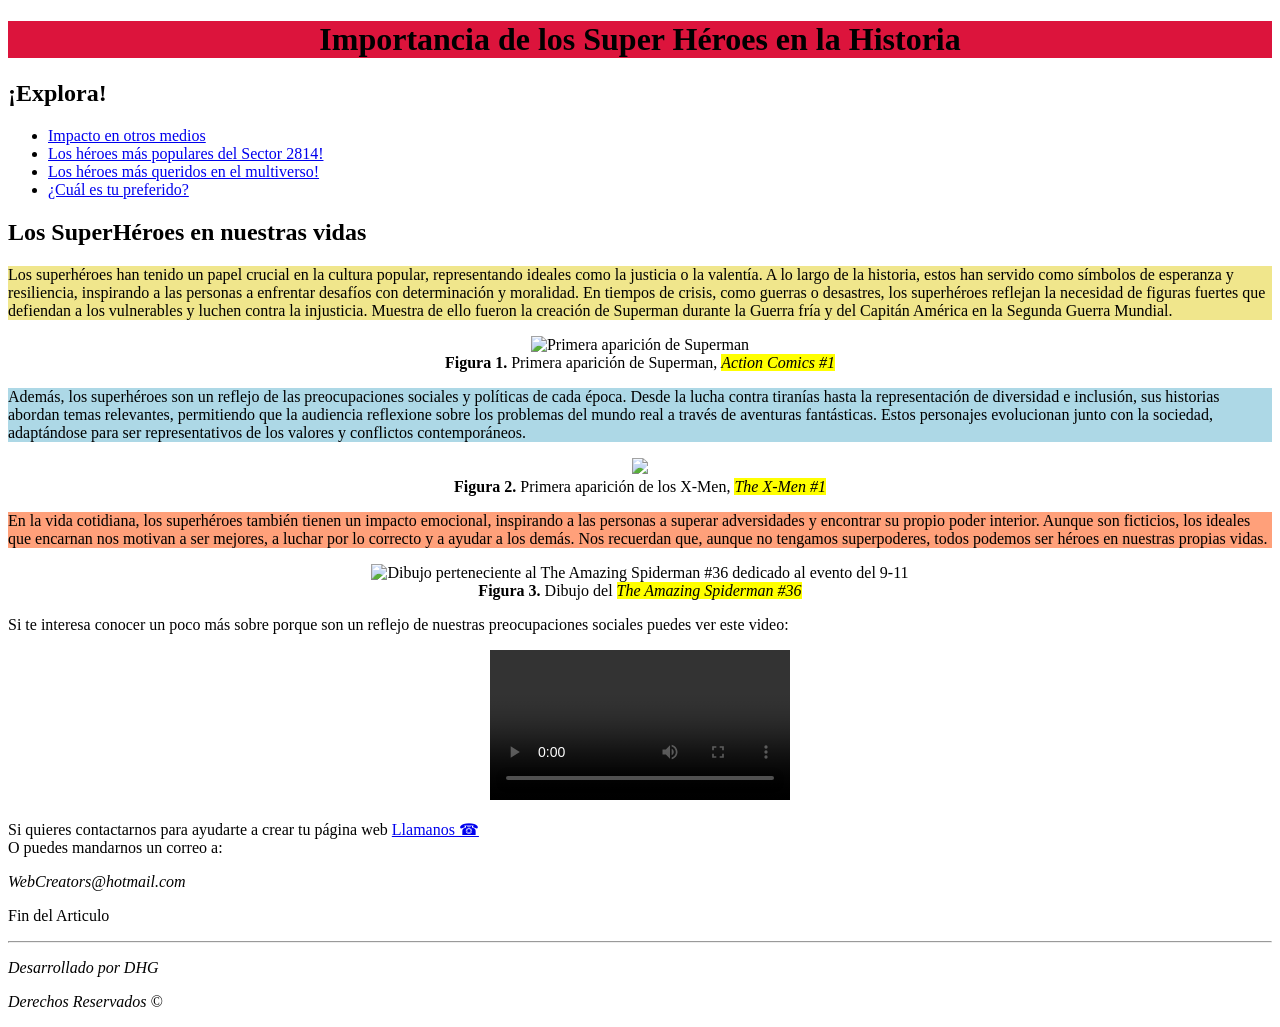
==== index.html @ 665535e4 "Primer commit" ====
<!DOCTYPE html>
<html lang="es">
<head>
    <meta charset="UTF-8">
    <meta name="viewport" content="width=device-width, initial-scale=1.0">
    <title>Title</title>
    <link rel="icon" href="https://w7.pngwing.com/pngs/870/61/png-transparent-comics-comic-book-others-comics-comic-book-logo-thumbnail.png" type="image/png">

    <meta name="keywords" content="Superheroés, historia, importancia, superman, x-men">
    <meta name="description" content="En este sitio encontraras la importancia y el valor que han tenido los superhéroes en nuestra sociedad a lo largo de estos años, desde su creación hasta la actualidad.">
    <meta name ="author" content="DHG">
    <meta charset="UTF-8">

    <style>
        .info1{
            background-color: khaki;
        }
    </style>
    
    <style>
        .info2{
            background-color: lightblue;
        }
    </style>
    
    <style>
        .info3{
            background-color: lightsalmon;
        }
    </style>

    <center>
        <h1 style="background-color: crimson;">Importancia de los Super Héroes en la Historia</h1>
    </center>
</head>

<body>
    <script src="apps.js" defer></script> 
    <p hidden>Este parrafo no se vera en la página web, solo es de prueba!</p>
    <header>
        <h2>¡Explora!</h2>
        <nav>
            <ul>
                <li><a href="pagina2.html">Impacto en otros medios</a></li>
                <li><a href="pagina3.html">Los héroes más populares del Sector 2814!</a></li>
                <li><a href="pagina4.html">Los héroes más queridos en el multiverso!</a></li>
                <li><a href="pagina5.html">¿Cuál es tu preferido?</a></li>
            </ul>
        </nav>
    </header>


    <main>
        <article>
            <header>
                <h2>Los SuperHéroes en nuestras vidas</h2>
            </header>
            <!--Aqui va todo lo de la página 1-->
                <p class="info1">Los superhéroes han tenido un papel crucial en la cultura popular, representando ideales como la justicia o la valentía. A lo largo de la historia, estos han servido como símbolos de esperanza y resiliencia, inspirando a las personas a enfrentar desafíos con determinación y moralidad. En tiempos de crisis, como guerras o desastres, los superhéroes reflejan la necesidad de figuras fuertes que defiendan a los vulnerables y luchen contra la injusticia. Muestra de ello fueron la creación de Superman durante la Guerra fría y del Capitán América en la Segunda Guerra Mundial.</p>
    <center>
        <figure>
            <img src="https://scontent.fntr5-1.fna.fbcdn.net/v/t1.6435-9/94101999_106573934373630_7332901740108316672_n.jpg?_nc_cat=110&ccb=1-7&_nc_sid=127cfc&_nc_eui2=AeHwRu8be3OYrd5hGYvf58keHyPtY6azAbQfI-1jprMBtIdc8r5EGZpByLJxvjHYElbhC0ltL10UNr1e1abkVNCn&_nc_ohc=wW3ovGJeMcAQ7kNvgHp6D3X&_nc_ht=scontent.fntr5-1.fna&oh=00_AYBMa3A2Z_4PKwou97AuMkw4Z7QSUfNOpHe6V4P_A4SwPw&oe=66E4EF4C" alt="Primera aparición de Superman" height="300"> <figcaption><b>Figura 1.</b> Primera aparición de Superman, <mark><i>Action Comics #1</i></mark></figcaption>
        </figure>
    </center>

    <p class="info2">Además, los superhéroes son un reflejo de las preocupaciones sociales y políticas de cada época. Desde la lucha contra tiranías hasta la representación de diversidad e inclusión, sus historias abordan temas relevantes, permitiendo que la audiencia reflexione sobre los problemas del mundo real a través de aventuras fantásticas. Estos personajes evolucionan junto con la sociedad, adaptándose para ser representativos de los valores y conflictos contemporáneos.</p>

    <center>
        <figure>
            <img src="https://blogger.googleusercontent.com/img/b/R29vZ2xl/AVvXsEidhgV7U8B6sRVX-MntK3Y1cJHJlMghv4vXb7IYZ53mtF232CdrIHJiY_AJqouRqkZJ8JZnBU8Z-A3jmM7YP-QakTGkGow6Ezc-3Ji8vgYGcmswYXw-jFJp1oIbfCq8MN6JxhmVX2J2NbY/s1600/Beast_Jack_kirby.jpg" height="300"><figcaption><b>Figura 2.</b> Primera aparición de los X-Men, <mark><i>The X-Men #1</i></mark></figcaption>
        </figure>
    </center>

    <p class="info3">En la vida cotidiana, los superhéroes también tienen un impacto emocional, inspirando a las personas a superar adversidades y encontrar su propio poder interior. Aunque son ficticios, los ideales que encarnan nos motivan a ser mejores, a luchar por lo correcto y a ayudar a los demás. Nos recuerdan que, aunque no tengamos superpoderes, todos podemos ser héroes en nuestras propias vidas.</p>

    <center>
        <figure>
            <img src="https://i.pinimg.com/originals/0c/bc/05/0cbc05d9d582948e50440d67b8e08dbf.jpg"    alt="Dibujo perteneciente al The Amazing Spiderman #36 dedicado al evento del 9-11" height="300"> <figcaption><b>Figura 3.</b> Dibujo del <mark><i>The Amazing Spiderman #36</i></mark></figcaption>
        </figure>   
    </center>

        </article>

    <p>Si te interesa conocer un poco más sobre porque son un reflejo de nuestras preocupaciones sociales puedes ver este video: </p>
    <center>
        <video controls src="videoplayback.mp4">LA EDAD DE ORO: Del Heroísmo a la Propaganda Patriótica</video>
</center>    
    </main>

<aside>
    <p>Si quieres contactarnos para ayudarte a crear tu página web <a href="tel +8110354587">Llamanos &phone;</a> <br>O puedes mandarnos un correo a: <address>WebCreators@hotmail.com</address></p>
</aside>

    <footer>
        <p>Fin del Articulo</p>
        <hr>
        <address>
            <p>Desarrollado por DHG</p>
            <p>Derechos Reservados &copy;</p>
        </address>
    </footer>

</body>

</html>
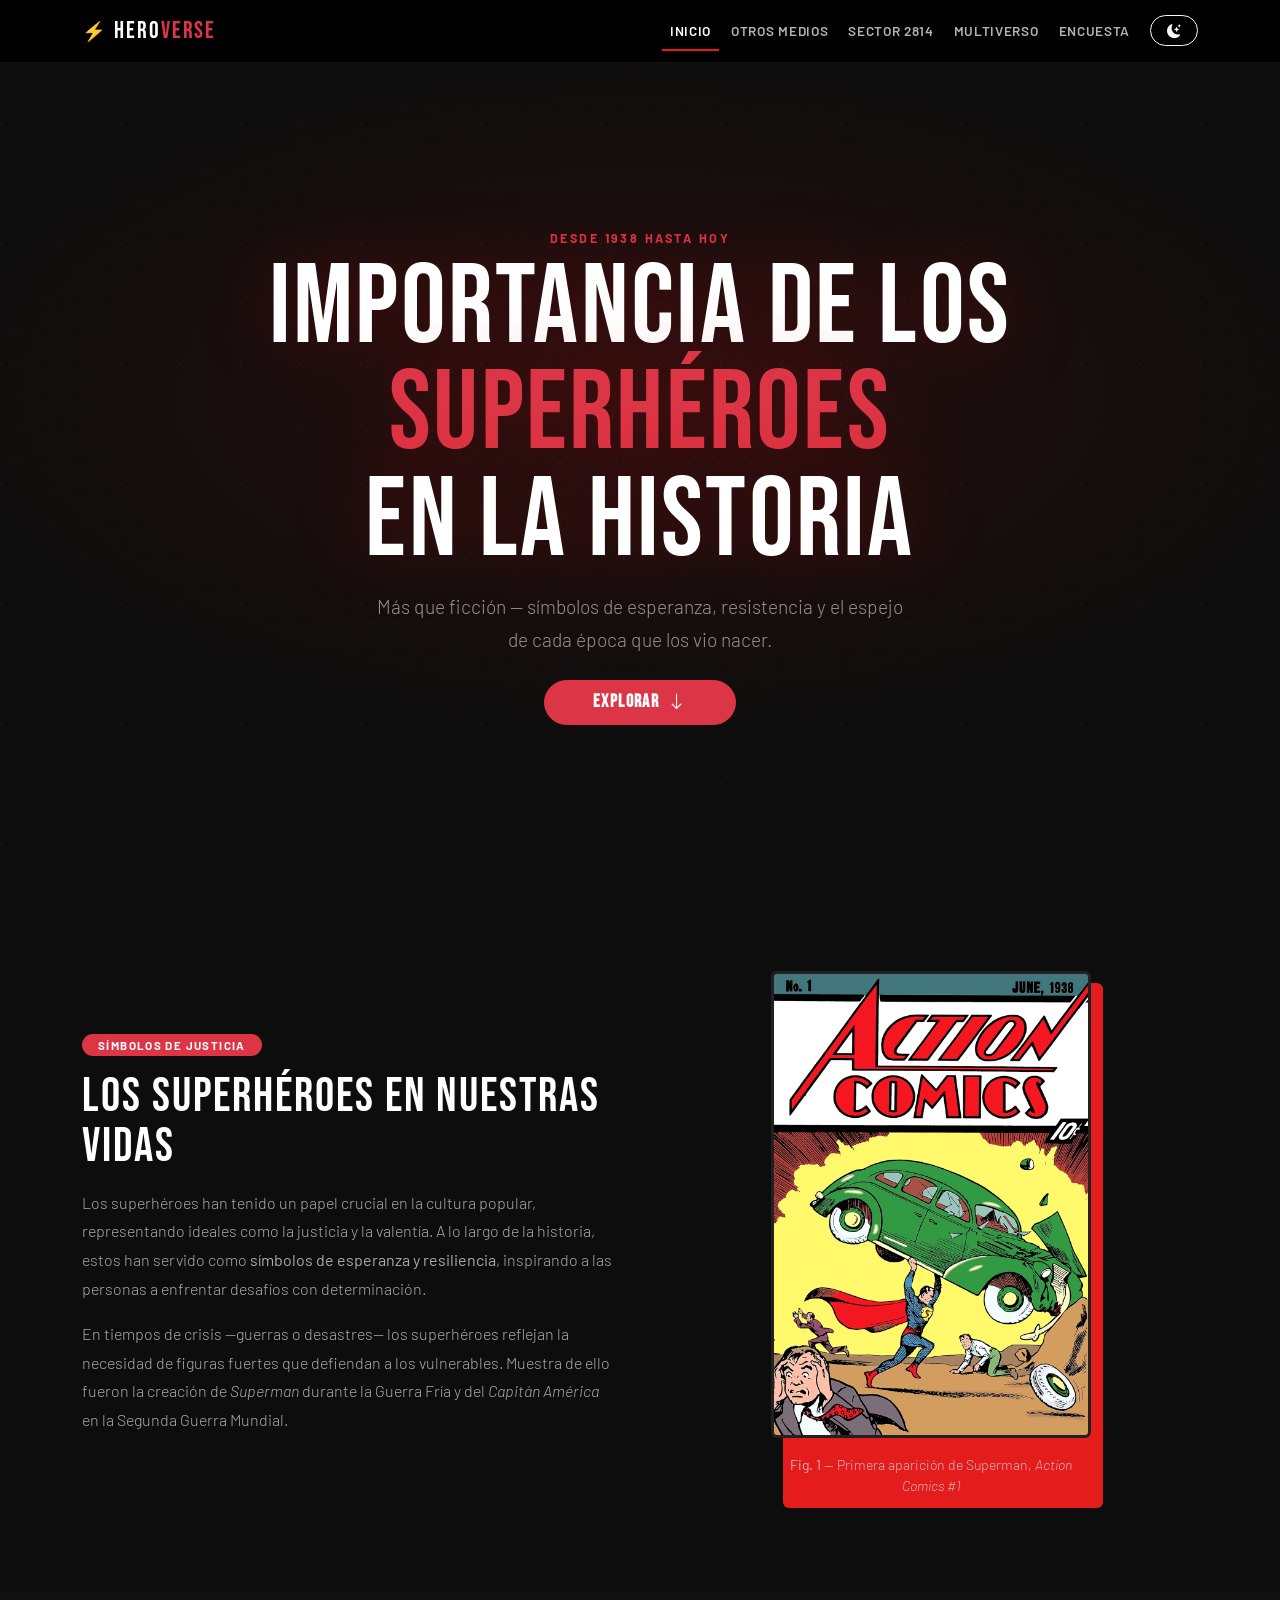
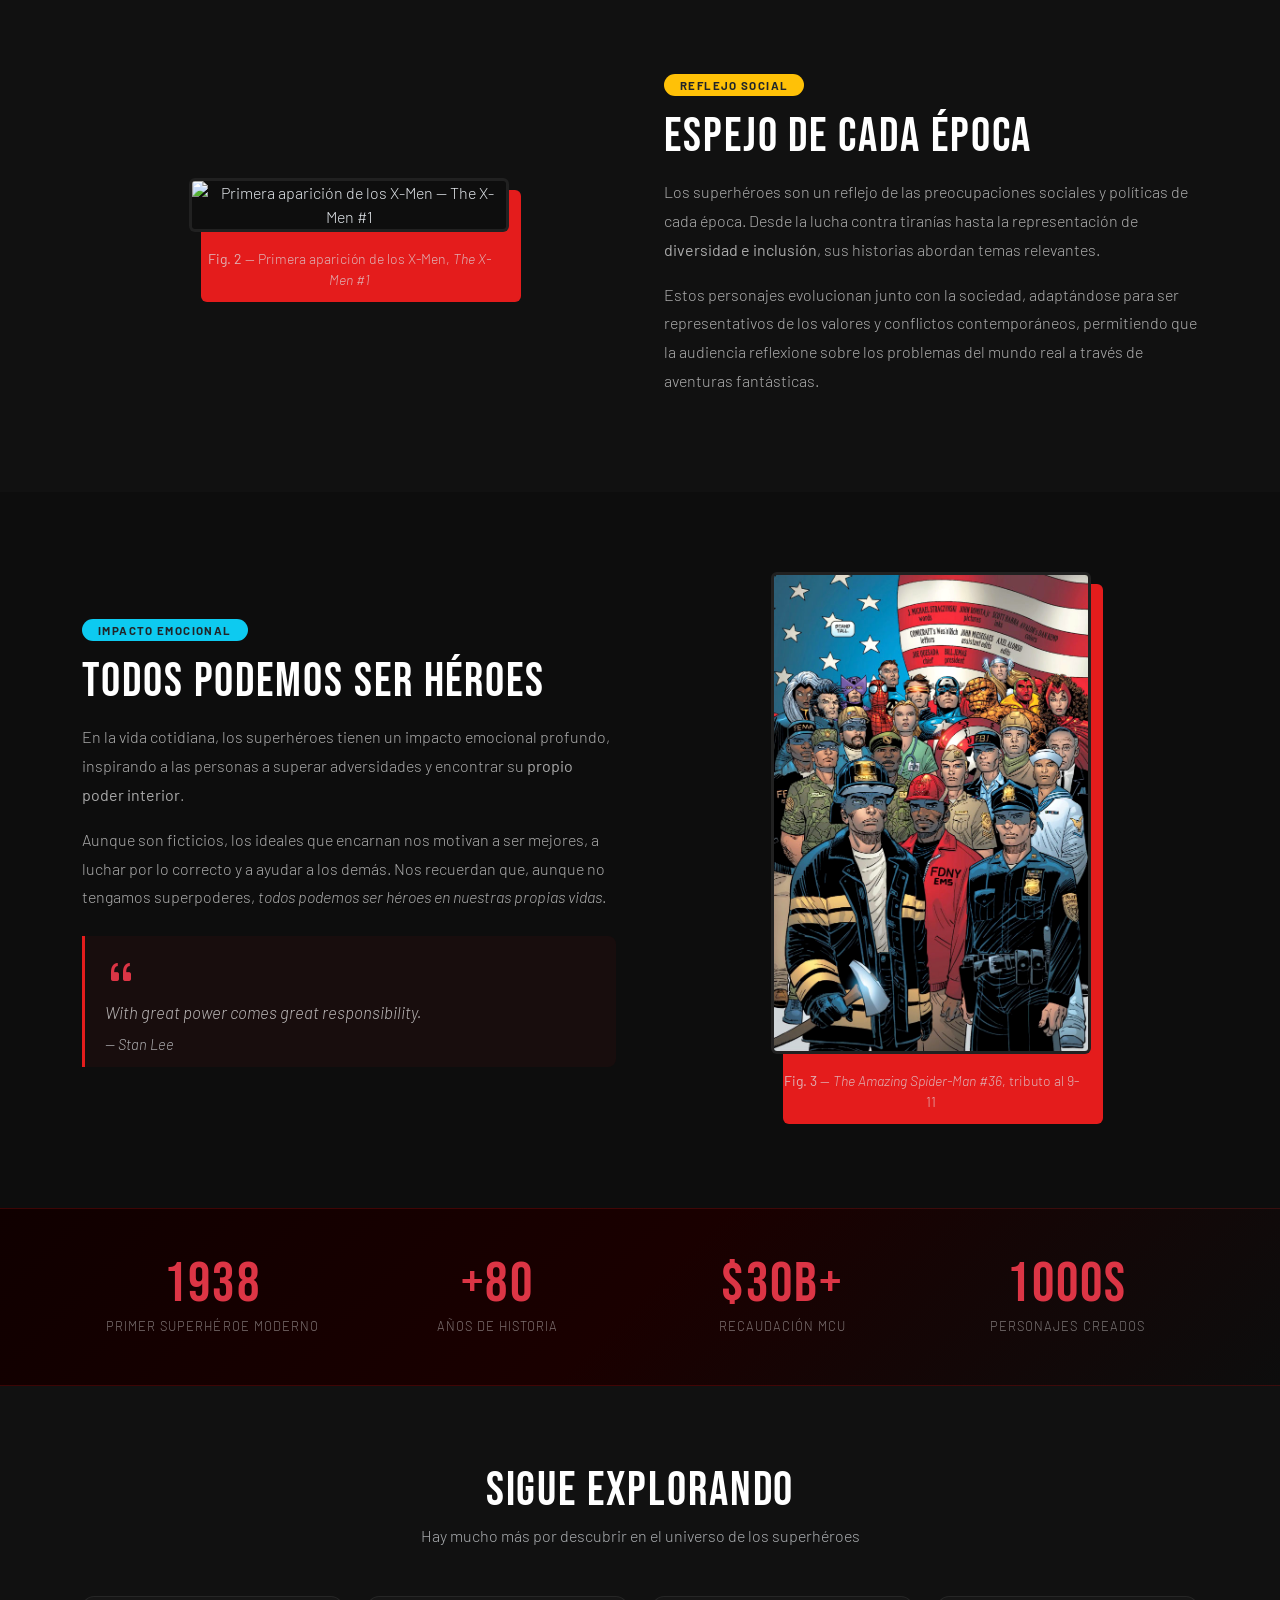
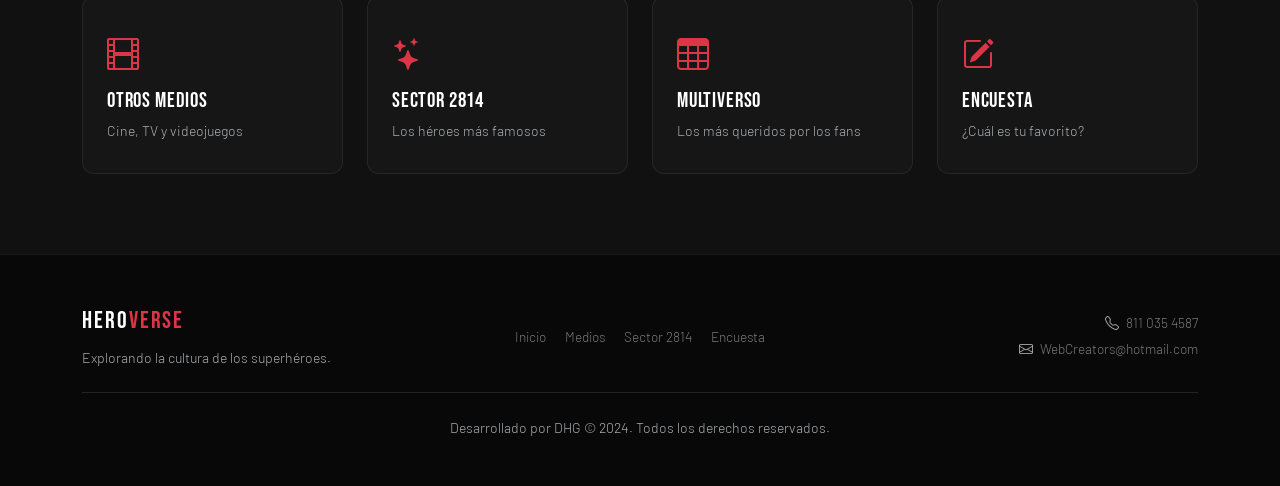
==== commit 29cdb619: "Primer commit" ====
--- a/index.html
+++ b/index.html
@@ -1,105 +1,288 @@
 <!DOCTYPE html>
-<html lang="es">
+<html lang="es" data-bs-theme="dark">
 <head>
-    <meta charset="UTF-8">
-    <meta name="viewport" content="width=device-width, initial-scale=1.0">
-    <title>Title</title>
-    <link rel="icon" href="https://w7.pngwing.com/pngs/870/61/png-transparent-comics-comic-book-others-comics-comic-book-logo-thumbnail.png" type="image/png">
-
-    <meta name="keywords" content="Superheroés, historia, importancia, superman, x-men">
-    <meta name="description" content="En este sitio encontraras la importancia y el valor que han tenido los superhéroes en nuestra sociedad a lo largo de estos años, desde su creación hasta la actualidad.">
-    <meta name ="author" content="DHG">
-    <meta charset="UTF-8">
-
-    <style>
-        .info1{
-            background-color: khaki;
-        }
-    </style>
-    
-    <style>
-        .info2{
-            background-color: lightblue;
-        }
-    </style>
-    
-    <style>
-        .info3{
-            background-color: lightsalmon;
-        }
-    </style>
-
-    <center>
-        <h1 style="background-color: crimson;">Importancia de los Super Héroes en la Historia</h1>
-    </center>
+  <meta charset="UTF-8">
+  <meta name="viewport" content="width=device-width, initial-scale=1.0">
+  <title>SuperHéroes — Importancia en la Historia</title>
+  <meta name="keywords" content="Superhéroes, historia, importancia, Superman, X-Men">
+  <meta name="description" content="En este sitio encontrarás la importancia y el valor que han tenido los superhéroes en nuestra sociedad a lo largo de estos años.">
+  <meta name="author" content="DHG">
+  <link rel="icon" href="https://w7.pngwing.com/pngs/870/61/png-transparent-comics-comic-book-others-comics-comic-book-logo-thumbnail.png" type="image/png">
+
+  <!-- Bootstrap 5 -->
+  <link href="https://cdn.jsdelivr.net/npm/bootstrap@5.3.3/dist/css/bootstrap.min.css" rel="stylesheet">
+  <!-- Bootstrap Icons -->
+  <link href="https://cdn.jsdelivr.net/npm/bootstrap-icons@1.11.3/font/bootstrap-icons.min.css" rel="stylesheet">
+  <!-- AOS (Animate On Scroll) -->
+  <link href="https://cdn.jsdelivr.net/npm/aos@2.3.4/dist/aos.css" rel="stylesheet">
+  <!-- Google Fonts -->
+  <link href="https://fonts.googleapis.com/css2?family=Bebas+Neue&family=Barlow:ital,wght@0,300;0,400;0,600;1,300&display=swap" rel="stylesheet">
+  <!-- Shared CSS -->
+  <link rel="stylesheet" href="styles.css">
 </head>
 
 <body>
-    <script src="apps.js" defer></script> 
-    <p hidden>Este parrafo no se vera en la página web, solo es de prueba!</p>
-    <header>
-        <h2>¡Explora!</h2>
-        <nav>
-            <ul>
-                <li><a href="pagina2.html">Impacto en otros medios</a></li>
-                <li><a href="pagina3.html">Los héroes más populares del Sector 2814!</a></li>
-                <li><a href="pagina4.html">Los héroes más queridos en el multiverso!</a></li>
-                <li><a href="pagina5.html">¿Cuál es tu preferido?</a></li>
-            </ul>
-        </nav>
-    </header>
-
-
-    <main>
-        <article>
-            <header>
-                <h2>Los SuperHéroes en nuestras vidas</h2>
-            </header>
-            <!--Aqui va todo lo de la página 1-->
-                <p class="info1">Los superhéroes han tenido un papel crucial en la cultura popular, representando ideales como la justicia o la valentía. A lo largo de la historia, estos han servido como símbolos de esperanza y resiliencia, inspirando a las personas a enfrentar desafíos con determinación y moralidad. En tiempos de crisis, como guerras o desastres, los superhéroes reflejan la necesidad de figuras fuertes que defiendan a los vulnerables y luchen contra la injusticia. Muestra de ello fueron la creación de Superman durante la Guerra fría y del Capitán América en la Segunda Guerra Mundial.</p>
-    <center>
-        <figure>
-            <img src="https://scontent.fntr5-1.fna.fbcdn.net/v/t1.6435-9/94101999_106573934373630_7332901740108316672_n.jpg?_nc_cat=110&ccb=1-7&_nc_sid=127cfc&_nc_eui2=AeHwRu8be3OYrd5hGYvf58keHyPtY6azAbQfI-1jprMBtIdc8r5EGZpByLJxvjHYElbhC0ltL10UNr1e1abkVNCn&_nc_ohc=wW3ovGJeMcAQ7kNvgHp6D3X&_nc_ht=scontent.fntr5-1.fna&oh=00_AYBMa3A2Z_4PKwou97AuMkw4Z7QSUfNOpHe6V4P_A4SwPw&oe=66E4EF4C" alt="Primera aparición de Superman" height="300"> <figcaption><b>Figura 1.</b> Primera aparición de Superman, <mark><i>Action Comics #1</i></mark></figcaption>
-        </figure>
-    </center>
-
-    <p class="info2">Además, los superhéroes son un reflejo de las preocupaciones sociales y políticas de cada época. Desde la lucha contra tiranías hasta la representación de diversidad e inclusión, sus historias abordan temas relevantes, permitiendo que la audiencia reflexione sobre los problemas del mundo real a través de aventuras fantásticas. Estos personajes evolucionan junto con la sociedad, adaptándose para ser representativos de los valores y conflictos contemporáneos.</p>
-
-    <center>
-        <figure>
-            <img src="https://blogger.googleusercontent.com/img/b/R29vZ2xl/AVvXsEidhgV7U8B6sRVX-MntK3Y1cJHJlMghv4vXb7IYZ53mtF232CdrIHJiY_AJqouRqkZJ8JZnBU8Z-A3jmM7YP-QakTGkGow6Ezc-3Ji8vgYGcmswYXw-jFJp1oIbfCq8MN6JxhmVX2J2NbY/s1600/Beast_Jack_kirby.jpg" height="300"><figcaption><b>Figura 2.</b> Primera aparición de los X-Men, <mark><i>The X-Men #1</i></mark></figcaption>
-        </figure>
-    </center>
-
-    <p class="info3">En la vida cotidiana, los superhéroes también tienen un impacto emocional, inspirando a las personas a superar adversidades y encontrar su propio poder interior. Aunque son ficticios, los ideales que encarnan nos motivan a ser mejores, a luchar por lo correcto y a ayudar a los demás. Nos recuerdan que, aunque no tengamos superpoderes, todos podemos ser héroes en nuestras propias vidas.</p>
-
-    <center>
-        <figure>
-            <img src="https://i.pinimg.com/originals/0c/bc/05/0cbc05d9d582948e50440d67b8e08dbf.jpg"    alt="Dibujo perteneciente al The Amazing Spiderman #36 dedicado al evento del 9-11" height="300"> <figcaption><b>Figura 3.</b> Dibujo del <mark><i>The Amazing Spiderman #36</i></mark></figcaption>
-        </figure>   
-    </center>
-
-        </article>
-
-    <p>Si te interesa conocer un poco más sobre porque son un reflejo de nuestras preocupaciones sociales puedes ver este video: </p>
-    <center>
-        <video controls src="videoplayback.mp4">LA EDAD DE ORO: Del Heroísmo a la Propaganda Patriótica</video>
-</center>    
-    </main>
-
-<aside>
-    <p>Si quieres contactarnos para ayudarte a crear tu página web <a href="tel +8110354587">Llamanos &phone;</a> <br>O puedes mandarnos un correo a: <address>WebCreators@hotmail.com</address></p>
-</aside>
-
-    <footer>
-        <p>Fin del Articulo</p>
-        <hr>
-        <address>
-            <p>Desarrollado por DHG</p>
-            <p>Derechos Reservados &copy;</p>
-        </address>
-    </footer>
-
+
+  <!-- ═══════════════════════ NAVBAR ═══════════════════════ -->
+  <nav class="navbar navbar-expand-lg sticky-top" id="mainNav">
+    <div class="container">
+      <a class="navbar-brand d-flex align-items-center gap-2" href="index.html">
+        <span class="brand-icon">⚡</span>
+        <span class="brand-text">HERO<span class="text-danger">VERSE</span></span>
+      </a>
+
+      <button class="navbar-toggler border-0" type="button" data-bs-toggle="collapse" data-bs-target="#navbarNav">
+        <span class="navbar-toggler-icon"></span>
+      </button>
+
+      <div class="collapse navbar-collapse" id="navbarNav">
+        <ul class="navbar-nav ms-auto align-items-lg-center gap-lg-1">
+          <li class="nav-item">
+            <a class="nav-link active" href="index.html">Inicio</a>
+          </li>
+          <li class="nav-item">
+            <a class="nav-link" href="pagina2.html">Otros Medios</a>
+          </li>
+          <li class="nav-item">
+            <a class="nav-link" href="pagina3.html">Sector 2814</a>
+          </li>
+          <li class="nav-item">
+            <a class="nav-link" href="pagina4.html">Multiverso</a>
+          </li>
+          <li class="nav-item">
+            <a class="nav-link" href="pagina5.html">Encuesta</a>
+          </li>
+          <li class="nav-item ms-lg-2">
+            <button class="btn btn-sm btn-outline-light rounded-pill px-3" id="darkToggle" title="Cambiar tema">
+              <i class="bi bi-moon-stars-fill"></i>
+            </button>
+          </li>
+        </ul>
+      </div>
+    </div>
+  </nav>
+
+  <!-- ═══════════════════════ HERO SECTION ═══════════════════════ -->
+  <header class="hero-header d-flex align-items-center justify-content-center text-center position-relative overflow-hidden">
+    <!-- Halftone dots background layer -->
+    <div class="hero-dots" aria-hidden="true"></div>
+    <!-- Red diagonal accent -->
+    <div class="hero-slash" aria-hidden="true"></div>
+
+    <div class="container position-relative z-1" data-aos="fade-up" data-aos-duration="900">
+      <p class="overline-label text-danger text-uppercase fw-bold letter-wide mb-2">Desde 1938 hasta hoy</p>
+      <h1 class="hero-title">Importancia de los<br><span class="text-danger">SuperHéroes</span><br>en la Historia</h1>
+      <p class="hero-sub mx-auto mt-3 mb-4">
+        Más que ficción — símbolos de esperanza, resistencia y el espejo<br class="d-none d-md-inline"> de cada época que los vio nacer.
+      </p>
+      <a href="#articulo" class="btn btn-danger btn-lg px-5 rounded-pill fw-semibold scroll-cta">
+        Explorar <i class="bi bi-arrow-down ms-1"></i>
+      </a>
+    </div>
+  </header>
+
+  <!-- ═══════════════════════ MAIN ARTICLE ═══════════════════════ -->
+  <main id="articulo">
+
+    <!-- ── Bloque 1: Símbolos de justicia ── -->
+    <section class="content-block py-5 py-lg-6">
+      <div class="container">
+        <div class="row align-items-center g-5">
+          <div class="col-lg-6" data-aos="fade-right" data-aos-duration="800">
+            <span class="section-tag bg-danger text-white px-3 py-1 rounded-pill small fw-bold">Símbolos de justicia</span>
+            <h2 class="section-heading mt-3">Los SuperHéroes en nuestras vidas</h2>
+            <p class="section-body">
+              Los superhéroes han tenido un papel crucial en la cultura popular, representando ideales como la justicia y la valentía. A lo largo de la historia, estos han servido como <strong>símbolos de esperanza y resiliencia</strong>, inspirando a las personas a enfrentar desafíos con determinación.
+            </p>
+            <p class="section-body">
+              En tiempos de crisis —guerras o desastres— los superhéroes reflejan la necesidad de figuras fuertes que defiendan a los vulnerables. Muestra de ello fueron la creación de <em>Superman</em> durante la Guerra Fría y del <em>Capitán América</em> en la Segunda Guerra Mundial.
+            </p>
+          </div>
+          <div class="col-lg-6 text-center" data-aos="fade-left" data-aos-duration="800" data-aos-delay="100">
+            <figure class="comic-frame mx-auto">
+              <img src="img/index-img/ActionComics1.jpg"
+                   alt="Primera aparición de Superman — Action Comics #1"
+                   class="img-fluid comic-img">
+              <figcaption class="mt-3 text-muted small">
+                <strong>Fig. 1</strong> — Primera aparición de Superman, <em>Action Comics #1</em>
+              </figcaption>
+            </figure>
+          </div>
+        </div>
+      </div>
+    </section>
+
+    <!-- ── Bloque 2: Reflejo social ── -->
+    <section class="content-block content-alt py-5 py-lg-6">
+      <div class="container">
+        <div class="row align-items-center g-5 flex-lg-row-reverse">
+          <div class="col-lg-6" data-aos="fade-left" data-aos-duration="800">
+            <span class="section-tag bg-warning text-dark px-3 py-1 rounded-pill small fw-bold">Reflejo social</span>
+            <h2 class="section-heading mt-3">Espejo de cada época</h2>
+            <p class="section-body">
+              Los superhéroes son un reflejo de las preocupaciones sociales y políticas de cada época. Desde la lucha contra tiranías hasta la representación de <strong>diversidad e inclusión</strong>, sus historias abordan temas relevantes.
+            </p>
+            <p class="section-body">
+              Estos personajes evolucionan junto con la sociedad, adaptándose para ser representativos de los valores y conflictos contemporáneos, permitiendo que la audiencia reflexione sobre los problemas del mundo real a través de aventuras fantásticas.
+            </p>
+          </div>
+          <div class="col-lg-6 text-center" data-aos="fade-right" data-aos-duration="800" data-aos-delay="100">
+            <figure class="comic-frame mx-auto">
+                <img src="img/index-img/XMen1.jpg"
+                   alt="Primera aparición de los X-Men — The X-Men #1"
+                   class="img-fluid comic-img">
+              <figcaption class="mt-3 text-muted small">
+                <strong>Fig. 2</strong> — Primera aparición de los X-Men, <em>The X-Men #1</em>
+              </figcaption>
+            </figure>
+          </div>
+        </div>
+      </div>
+    </section>
+
+    <!-- ── Bloque 3: Poder interior ── -->
+    <section class="content-block py-5 py-lg-6">
+      <div class="container">
+        <div class="row align-items-center g-5">
+          <div class="col-lg-6" data-aos="fade-right" data-aos-duration="800">
+            <span class="section-tag bg-info text-dark px-3 py-1 rounded-pill small fw-bold">Impacto emocional</span>
+            <h2 class="section-heading mt-3">Todos podemos ser héroes</h2>
+            <p class="section-body">
+              En la vida cotidiana, los superhéroes tienen un impacto emocional profundo, inspirando a las personas a superar adversidades y encontrar su <strong>propio poder interior</strong>.
+            </p>
+            <p class="section-body">
+              Aunque son ficticios, los ideales que encarnan nos motivan a ser mejores, a luchar por lo correcto y a ayudar a los demás. Nos recuerdan que, aunque no tengamos superpoderes, <em>todos podemos ser héroes en nuestras propias vidas</em>.
+            </p>
+            <!-- Quote callout -->
+            <blockquote class="marvel-quote mt-4">
+              <i class="bi bi-quote fs-2 text-danger d-block mb-1" aria-hidden="true"></i>
+              With great power comes great responsibility.
+              <cite class="d-block small mt-2 text-muted">— Stan Lee</cite>
+            </blockquote>
+          </div>
+          <div class="col-lg-6 text-center" data-aos="fade-left" data-aos-duration="800" data-aos-delay="100">
+            <figure class="comic-frame mx-auto">
+              <img src="img/index-img/Spiderman36.jpg"
+                   alt="The Amazing Spiderman #36 — 9/11 tribute"
+                   class="img-fluid comic-img">
+              <figcaption class="mt-3 text-muted small">
+                <strong>Fig. 3</strong> — <em>The Amazing Spider-Man #36</em>, tributo al 9-11
+              </figcaption>
+            </figure>
+          </div>
+        </div>
+      </div>
+    </section>
+
+    <!-- ── Stats strip ── -->
+    <section class="stats-strip py-5" data-aos="fade-up" data-aos-duration="700">
+      <div class="container">
+        <div class="row g-4 text-center">
+          <div class="col-6 col-md-3">
+            <div class="stat-item">
+              <span class="stat-number text-danger">1938</span>
+              <span class="stat-label">Primer superhéroe moderno</span>
+            </div>
+          </div>
+          <div class="col-6 col-md-3">
+            <div class="stat-item">
+              <span class="stat-number text-danger">+80</span>
+              <span class="stat-label">Años de historia</span>
+            </div>
+          </div>
+          <div class="col-6 col-md-3">
+            <div class="stat-item">
+              <span class="stat-number text-danger">$30B+</span>
+              <span class="stat-label">Recaudación MCU</span>
+            </div>
+          </div>
+          <div class="col-6 col-md-3">
+            <div class="stat-item">
+              <span class="stat-number text-danger">1000s</span>
+              <span class="stat-label">Personajes creados</span>
+            </div>
+          </div>
+        </div>
+      </div>
+    </section>
+
+    <!-- ── CTA → otras páginas ── -->
+    <section class="explore-cta py-5 py-lg-6" data-aos="fade-up" data-aos-duration="700">
+      <div class="container">
+        <h2 class="text-center section-heading mb-2">Sigue explorando</h2>
+        <p class="text-center text-muted mb-5">Hay mucho más por descubrir en el universo de los superhéroes</p>
+        <div class="row g-4">
+          <div class="col-sm-6 col-lg-3">
+            <a href="pagina2.html" class="explore-card text-decoration-none d-block h-100">
+              <div class="explore-icon text-danger"><i class="bi bi-film"></i></div>
+              <h5>Otros Medios</h5>
+              <p class="small text-muted mb-0">Cine, TV y videojuegos</p>
+            </a>
+          </div>
+          <div class="col-sm-6 col-lg-3">
+            <a href="pagina3.html" class="explore-card text-decoration-none d-block h-100">
+              <div class="explore-icon text-danger"><i class="bi bi-stars"></i></div>
+              <h5>Sector 2814</h5>
+              <p class="small text-muted mb-0">Los héroes más famosos</p>
+            </a>
+          </div>
+          <div class="col-sm-6 col-lg-3">
+            <a href="pagina4.html" class="explore-card text-decoration-none d-block h-100">
+              <div class="explore-icon text-danger"><i class="bi bi-table"></i></div>
+              <h5>Multiverso</h5>
+              <p class="small text-muted mb-0">Los más queridos por los fans</p>
+            </a>
+          </div>
+          <div class="col-sm-6 col-lg-3">
+            <a href="pagina5.html" class="explore-card text-decoration-none d-block h-100">
+              <div class="explore-icon text-danger"><i class="bi bi-pencil-square"></i></div>
+              <h5>Encuesta</h5>
+              <p class="small text-muted mb-0">¿Cuál es tu favorito?</p>
+            </a>
+          </div>
+        </div>
+      </div>
+    </section>
+
+  </main>
+
+  <!-- ═══════════════════════ FOOTER ═══════════════════════ -->
+  <footer class="site-footer py-5">
+    <div class="container">
+      <div class="row align-items-center gy-4">
+        <div class="col-md-4">
+          <span class="brand-text fs-4">HERO<span class="text-danger">VERSE</span></span>
+          <p class="small text-muted mt-2 mb-0">Explorando la cultura de los superhéroes.</p>
+        </div>
+        <div class="col-md-4 text-center">
+          <nav aria-label="Footer nav">
+            <a href="index.html" class="footer-link me-3">Inicio</a>
+            <a href="pagina2.html" class="footer-link me-3">Medios</a>
+            <a href="pagina3.html" class="footer-link me-3">Sector 2814</a>
+            <a href="pagina5.html" class="footer-link">Encuesta</a>
+          </nav>
+        </div>
+        <div class="col-md-4 text-md-end">
+          <p class="small text-muted mb-1">
+            <i class="bi bi-telephone me-1"></i>
+            <a href="tel:+8110354587" class="footer-link">811 035 4587</a>
+          </p>
+          <p class="small text-muted mb-0">
+            <i class="bi bi-envelope me-1"></i>
+            <a href="mailto:WebCreators@hotmail.com" class="footer-link">WebCreators@hotmail.com</a>
+          </p>
+        </div>
+      </div>
+      <hr class="my-4 border-secondary">
+      <p class="text-center text-muted small mb-0">Desarrollado por DHG &copy; 2024. Todos los derechos reservados.</p>
+    </div>
+  </footer>
+
+  <!-- Bootstrap JS -->
+  <script src="https://cdn.jsdelivr.net/npm/bootstrap@5.3.3/dist/js/bootstrap.bundle.min.js"></script>
+  <!-- AOS -->
+  <script src="https://cdn.jsdelivr.net/npm/aos@2.3.4/dist/aos.js"></script>
+  <!-- Main JS -->
+  <script src="main.js"></script>
 </body>
-
 </html>
--- a/styles.css
+++ b/styles.css
@@ -0,0 +1,638 @@
+/* ══════════════════════════════════════════
+   HEROVERSE — styles.css
+   Shared styles for all pages
+   ══════════════════════════════════════════ */
+
+/* ── Tokens ── */
+:root {
+  --red: #e41c1c;
+  --red-dark: #b01010;
+  --gold: #f5c518;
+  --bg-dark: #0d0d0d;
+  --bg-card: #161616;
+  --bg-alt: #111111;
+  --border: rgba(255,255,255,0.07);
+  --font-display: 'Bebas Neue', sans-serif;
+  --font-body: 'Barlow', sans-serif;
+  --transition: 0.3s cubic-bezier(0.4, 0, 0.2, 1);
+}
+
+/* Light theme overrides */
+[data-bs-theme="light"] {
+  --bg-dark: #f4f4f4;
+  --bg-card: #ffffff;
+  --bg-alt: #ebebeb;
+  --border: rgba(0,0,0,0.08);
+}
+
+/* ── Base ── */
+*, *::before, *::after { box-sizing: border-box; }
+
+html { scroll-behavior: smooth; }
+
+body {
+  font-family: var(--font-body);
+  font-weight: 300;
+  background-color: var(--bg-dark);
+  transition: background-color var(--transition);
+}
+
+h1, h2, h3, h4, h5, h6 {
+  font-family: var(--font-display);
+  letter-spacing: 0.04em;
+}
+
+/* ── NAVBAR ── */
+#mainNav {
+  background-color: rgba(0,0,0,0.92);
+  backdrop-filter: blur(12px);
+  border-bottom: 1px solid var(--border);
+  transition: background-color var(--transition);
+}
+
+[data-bs-theme="light"] #mainNav {
+  background-color: rgba(255,255,255,0.92);
+}
+
+.brand-text {
+  font-family: var(--font-display);
+  font-size: 1.5rem;
+  letter-spacing: 0.08em;
+  color: #fff;
+}
+
+[data-bs-theme="light"] .brand-text { color: #111; }
+
+.brand-icon { font-size: 1.2rem; }
+
+.nav-link {
+  font-weight: 600;
+  font-size: 0.85rem;
+  text-transform: uppercase;
+  letter-spacing: 0.05em;
+  color: rgba(255,255,255,0.7) !important;
+  transition: color var(--transition);
+  position: relative;
+}
+
+[data-bs-theme="light"] .nav-link { color: rgba(0,0,0,0.6) !important; }
+
+.nav-link::after {
+  content: '';
+  position: absolute;
+  bottom: -2px;
+  left: 0;
+  right: 100%;
+  height: 2px;
+  background: var(--red);
+  transition: right var(--transition);
+}
+
+.nav-link:hover::after,
+.nav-link.active::after { right: 0; }
+
+.nav-link:hover,
+.nav-link.active {
+  color: #fff !important;
+}
+
+[data-bs-theme="light"] .nav-link:hover,
+[data-bs-theme="light"] .nav-link.active {
+  color: #111 !important;
+}
+
+/* ── HERO HEADER ── */
+.hero-header {
+  min-height: 92vh;
+  background-color: var(--bg-dark);
+  background-image:
+    radial-gradient(ellipse 80% 60% at 50% 40%, rgba(228,28,28,0.12) 0%, transparent 70%),
+    url("data:image/svg+xml,%3Csvg width='60' height='60' viewBox='0 0 60 60' xmlns='http://www.w3.org/2000/svg'%3E%3Ccircle cx='1' cy='1' r='1' fill='rgba(255,255,255,0.04)'/%3E%3C/svg%3E");
+  background-size: auto, 60px 60px;
+  position: relative;
+}
+
+.hero-dots {
+  position: absolute;
+  inset: 0;
+  background-image: radial-gradient(circle, rgba(228,28,28,0.15) 1px, transparent 1px);
+  background-size: 32px 32px;
+  mask-image: radial-gradient(ellipse 70% 60% at 50% 50%, black, transparent);
+  pointer-events: none;
+}
+
+.hero-slash {
+  position: absolute;
+  bottom: -2px;
+  left: 0;
+  right: 0;
+  height: 120px;
+  background: var(--bg-dark);
+  clip-path: polygon(0 60%, 100% 0, 100% 100%, 0 100%);
+  pointer-events: none;
+}
+
+.letter-wide { letter-spacing: 0.2em; }
+
+.overline-label {
+  font-size: 0.78rem;
+  font-weight: 700;
+}
+
+.hero-title {
+  font-family: var(--font-display);
+  font-size: clamp(3rem, 9vw, 7rem);
+  line-height: 0.95;
+  letter-spacing: 0.02em;
+  color: #fff;
+  text-shadow: 0 0 80px rgba(228,28,28,0.3);
+}
+
+[data-bs-theme="light"] .hero-title { color: #111; text-shadow: none; }
+
+.hero-sub {
+  font-size: clamp(1rem, 2vw, 1.2rem);
+  color: rgba(255,255,255,0.55);
+  max-width: 560px;
+  line-height: 1.7;
+}
+
+[data-bs-theme="light"] .hero-sub { color: rgba(0,0,0,0.5); }
+
+.scroll-cta {
+  font-family: var(--font-display);
+  letter-spacing: 0.08em;
+  font-size: 1.1rem;
+}
+
+/* ── CONTENT BLOCKS ── */
+.py-lg-6 { padding-top: 5rem !important; padding-bottom: 5rem !important; }
+
+.content-block { background-color: var(--bg-dark); }
+
+.content-alt { background-color: var(--bg-alt); }
+
+.section-tag {
+  font-size: 0.72rem;
+  text-transform: uppercase;
+  letter-spacing: 0.12em;
+}
+
+.section-heading {
+  font-size: clamp(1.8rem, 4vw, 3rem);
+  line-height: 1.05;
+  margin-bottom: 1rem;
+  color: #fff;
+}
+
+[data-bs-theme="light"] .section-heading { color: #111; }
+
+.section-body {
+  color: rgba(255,255,255,0.65);
+  line-height: 1.8;
+  font-size: 1rem;
+}
+
+[data-bs-theme="light"] .section-body { color: rgba(0,0,0,0.6); }
+
+/* ── COMIC FRAME ── */
+
+
+.comic-frame {
+  width: 100%;
+  max-width: 320px;
+  position: relative;
+  display: inline-block;
+}
+
+/* Capa roja detrás */
+.comic-frame::before {
+  content: "";
+  position: absolute;
+
+  top: 12px;
+  left: 12px;
+
+  width: 100%;
+  height: 100%;
+
+  background: var(--red);
+
+  border-radius: 6px;
+
+  z-index: 0;
+
+  transition:
+    transform var(--transition),
+    opacity var(--transition);
+}
+
+/* Imagen */
+.comic-img {
+  position: relative;
+  z-index: 1;
+
+  width: 100%;
+  height: auto;
+
+  display: block;
+
+  border-radius: 6px;
+
+  border: 3px solid rgba(255,255,255,0.08);
+
+  background-color: #111;
+
+  object-fit: contain;
+
+  transition:
+    transform var(--transition),
+    filter var(--transition),
+    box-shadow var(--transition);
+
+  filter: contrast(1.03) saturate(1.03);
+}
+
+/* Hover */
+.comic-frame:hover .comic-img {
+  transform: translate(-4px, -4px) scale(1.01);
+
+  filter:
+    contrast(1.08)
+    saturate(1.08);
+
+  box-shadow:
+    0 10px 30px rgba(0,0,0,0.45);
+}
+
+/* Movimiento de la capa roja */
+.comic-frame:hover::before {
+  transform: translate(4px, 4px);
+
+  opacity: 0.9;
+}
+
+/* Caption */
+.comic-frame figcaption {
+  position: relative;
+  z-index: 2;
+
+  width: 100%;
+  max-width: 100%;
+
+  padding: 0 10px;
+
+  word-wrap: break-word;
+  overflow-wrap: break-word;
+
+  line-height: 1.5;
+
+  text-align: center;
+}
+
+/* Responsive */
+@media (max-width: 768px) {
+  .comic-frame {
+    max-width: 260px;
+  }
+}
+
+/* ── MARVEL QUOTE ── */
+.marvel-quote {
+  border-left: 3px solid var(--red);
+  padding: 0.75rem 1.25rem;
+  background: rgba(228,28,28,0.05);
+  border-radius: 0 8px 8px 0;
+  font-style: italic;
+  color: rgba(255,255,255,0.7);
+  font-size: 1.05rem;
+}
+
+[data-bs-theme="light"] .marvel-quote { color: rgba(0,0,0,0.6); }
+
+/* ── STATS STRIP ── */
+.stats-strip {
+  background: linear-gradient(135deg, #100000 0%, #1a0000 50%, #0d0d0d 100%);
+  border-top: 1px solid rgba(228,28,28,0.2);
+  border-bottom: 1px solid rgba(228,28,28,0.2);
+}
+
+[data-bs-theme="light"] .stats-strip {
+  background: linear-gradient(135deg, #fff0f0 0%, #ffe0e0 100%);
+}
+
+.stat-item {
+  display: flex;
+  flex-direction: column;
+  gap: 0.25rem;
+}
+
+.stat-number {
+  font-family: var(--font-display);
+  font-size: clamp(2rem, 5vw, 3.5rem);
+  line-height: 1;
+  letter-spacing: 0.04em;
+}
+
+.stat-label {
+  font-size: 0.8rem;
+  text-transform: uppercase;
+  letter-spacing: 0.08em;
+  color: rgba(255,255,255,0.45);
+}
+
+[data-bs-theme="light"] .stat-label { color: rgba(0,0,0,0.5); }
+
+/* ── EXPLORE CARDS ── */
+.explore-cta { background-color: var(--bg-alt); }
+
+.explore-card {
+  background: var(--bg-card);
+  border: 1px solid var(--border);
+  border-radius: 12px;
+  padding: 2rem 1.5rem;
+  color: #fff;
+  transition: transform var(--transition), border-color var(--transition), box-shadow var(--transition);
+}
+
+[data-bs-theme="light"] .explore-card { color: #111; }
+
+.explore-card:hover {
+  transform: translateY(-6px);
+  border-color: var(--red);
+  box-shadow: 0 16px 40px rgba(228,28,28,0.15);
+  color: #fff;
+}
+
+[data-bs-theme="light"] .explore-card:hover { color: #111; }
+
+.explore-icon {
+  font-size: 2rem;
+  margin-bottom: 0.75rem;
+}
+
+.explore-card h5 {
+  font-size: 1.3rem;
+  margin-bottom: 0.4rem;
+}
+
+/* ── PAGE HERO (subpages) ── */
+.page-hero {
+  padding: 6rem 0 4rem;
+  background-color: var(--bg-dark);
+  background-image: radial-gradient(ellipse 70% 50% at 50% 50%, rgba(228,28,28,0.1) 0%, transparent 70%);
+  text-align: center;
+}
+
+.page-hero h1 {
+  font-size: clamp(2.5rem, 7vw, 5.5rem);
+  color: #fff;
+  line-height: 1;
+}
+
+[data-bs-theme="light"] .page-hero h1 { color: #111; }
+
+.page-hero p {
+  color: rgba(255,255,255,0.5);
+  max-width: 520px;
+  margin: 0 auto;
+}
+
+[data-bs-theme="light"] .page-hero p { color: rgba(0,0,0,0.45); }
+
+/* ── HERO CARD (pagina3) ── */
+.hero-card {
+  background: var(--bg-card);
+  border: 1px solid var(--border);
+  border-radius: 12px;
+  overflow: hidden;
+  transition: transform var(--transition), box-shadow var(--transition), border-color var(--transition);
+}
+
+.hero-card:hover {
+  transform: translateY(-8px);
+  border-color: var(--red);
+  box-shadow: 0 20px 60px rgba(228,28,28,0.2);
+}
+
+.hero-card img {
+  width: 100%;
+  height: 320px;
+  object-fit: cover;
+  object-position: top;
+  transition: transform 0.5s ease;
+}
+
+.hero-card:hover img { transform: scale(1.04); }
+
+.hero-card-body {
+  padding: 1.5rem;
+}
+
+.hero-card-name {
+  font-family: var(--font-display);
+  font-size: 1.8rem;
+  color: #fff;
+  margin-bottom: 0.3rem;
+  letter-spacing: 0.04em;
+}
+
+[data-bs-theme="light"] .hero-card-name { color: #111; }
+
+.hero-card-universe {
+  font-size: 0.72rem;
+  text-transform: uppercase;
+  letter-spacing: 0.15em;
+  color: var(--red);
+  font-weight: 700;
+  margin-bottom: 0.75rem;
+}
+
+.hero-card-desc {
+  font-size: 0.92rem;
+  color: rgba(255,255,255,0.6);
+  line-height: 1.7;
+}
+
+[data-bs-theme="light"] .hero-card-desc { color: rgba(0,0,0,0.55); }
+
+/* ── TABLE (pagina4) ── */
+.heroes-table {
+  border-collapse: separate;
+  border-spacing: 0;
+  border-radius: 12px;
+  overflow: hidden;
+  border: 1px solid var(--border);
+}
+
+.heroes-table thead th {
+  background: var(--red);
+  color: #fff;
+  font-family: var(--font-display);
+  letter-spacing: 0.06em;
+  font-size: 1rem;
+  padding: 1rem 1.25rem;
+  border: none;
+}
+
+.heroes-table tbody td {
+  padding: 0.9rem 1.25rem;
+  border-top: 1px solid var(--border);
+  color: rgba(255,255,255,0.75);
+  font-size: 0.95rem;
+}
+
+[data-bs-theme="light"] .heroes-table tbody td { color: rgba(0,0,0,0.7); }
+
+.heroes-table tbody tr:hover {
+  background: rgba(228,28,28,0.06);
+}
+
+.heroes-table tfoot td {
+  padding: 0.75rem 1.25rem;
+  border-top: 1px solid var(--border);
+  font-size: 0.82rem;
+  color: rgba(255,255,255,0.4);
+}
+
+[data-bs-theme="light"] .heroes-table tfoot td { color: rgba(0,0,0,0.4); }
+
+/* ── SEARCH / FILTER BAR ── */
+.filter-bar {
+  background: var(--bg-card);
+  border: 1px solid var(--border);
+  border-radius: 12px;
+  padding: 1.5rem;
+  margin-bottom: 2.5rem;
+}
+
+.filter-bar .form-control,
+.filter-bar .form-select {
+  background: var(--bg-dark);
+  border-color: var(--border);
+  color: #fff;
+  border-radius: 8px;
+}
+
+[data-bs-theme="light"] .filter-bar .form-control,
+[data-bs-theme="light"] .filter-bar .form-select {
+  background: #f8f8f8;
+  color: #111;
+}
+
+.filter-bar .form-control:focus,
+.filter-bar .form-select:focus {
+  border-color: var(--red);
+  box-shadow: 0 0 0 3px rgba(228,28,28,0.2);
+}
+
+.filter-btn {
+  border-radius: 20px;
+  font-size: 0.8rem;
+  font-weight: 600;
+  text-transform: uppercase;
+  letter-spacing: 0.05em;
+  transition: all var(--transition);
+}
+
+.filter-btn.active,
+.filter-btn:hover {
+  background: var(--red) !important;
+  border-color: var(--red) !important;
+  color: #fff !important;
+}
+
+/* ── ENCUESTA FORM (pagina5) ── */
+.survey-form {
+  background: var(--bg-card);
+  border: 1px solid var(--border);
+  border-radius: 16px;
+  padding: 2.5rem;
+}
+
+.survey-form .form-label {
+  font-weight: 600;
+  font-size: 0.85rem;
+  text-transform: uppercase;
+  letter-spacing: 0.07em;
+  color: rgba(255,255,255,0.6);
+  margin-bottom: 0.4rem;
+}
+
+[data-bs-theme="light"] .survey-form .form-label { color: rgba(0,0,0,0.5); }
+
+.survey-form .form-control {
+  background: var(--bg-dark);
+  border: 1px solid var(--border);
+  color: #fff;
+  border-radius: 8px;
+  padding: 0.75rem 1rem;
+  font-size: 1rem;
+  transition: border-color var(--transition), box-shadow var(--transition);
+}
+
+[data-bs-theme="light"] .survey-form .form-control {
+  background: #f8f8f8;
+  color: #111;
+}
+
+.survey-form .form-control:focus {
+  border-color: var(--red);
+  box-shadow: 0 0 0 3px rgba(228,28,28,0.2);
+  background: var(--bg-dark);
+  color: #fff;
+}
+
+[data-bs-theme="light"] .survey-form .form-control:focus {
+  background: #fff;
+  color: #111;
+}
+
+/* ── FOOTER ── */
+.site-footer {
+  background-color: #080808;
+  border-top: 1px solid var(--border);
+}
+
+[data-bs-theme="light"] .site-footer {
+  background-color: #f0f0f0;
+}
+
+.footer-link {
+  color: rgba(255,255,255,0.45);
+  text-decoration: none;
+  font-size: 0.85rem;
+  transition: color var(--transition);
+}
+
+.footer-link:hover { color: var(--red); }
+
+[data-bs-theme="light"] .footer-link { color: rgba(0,0,0,0.4); }
+[data-bs-theme="light"] .footer-link:hover { color: var(--red); }
+
+/* ── MODAL overrides ── */
+.modal-content {
+  background: var(--bg-card);
+  border: 1px solid var(--border);
+  border-radius: 16px;
+}
+
+.modal-header {
+  border-bottom: 1px solid var(--border);
+}
+
+/* ── Scrollbar ── */
+::-webkit-scrollbar { width: 6px; }
+::-webkit-scrollbar-track { background: var(--bg-dark); }
+::-webkit-scrollbar-thumb { background: var(--red); border-radius: 3px; }
+
+/* ── Utilities ── */
+.text-red { color: var(--red) !important; }
+.bg-red { background-color: var(--red) !important; }
+
+/* ── Responsive tweaks ── */
+@media (max-width: 768px) {
+  .hero-title { font-size: 3.2rem; }
+  .comic-img { max-height: 260px; }
+  .stats-strip .stat-number { font-size: 2.2rem; }
+}
